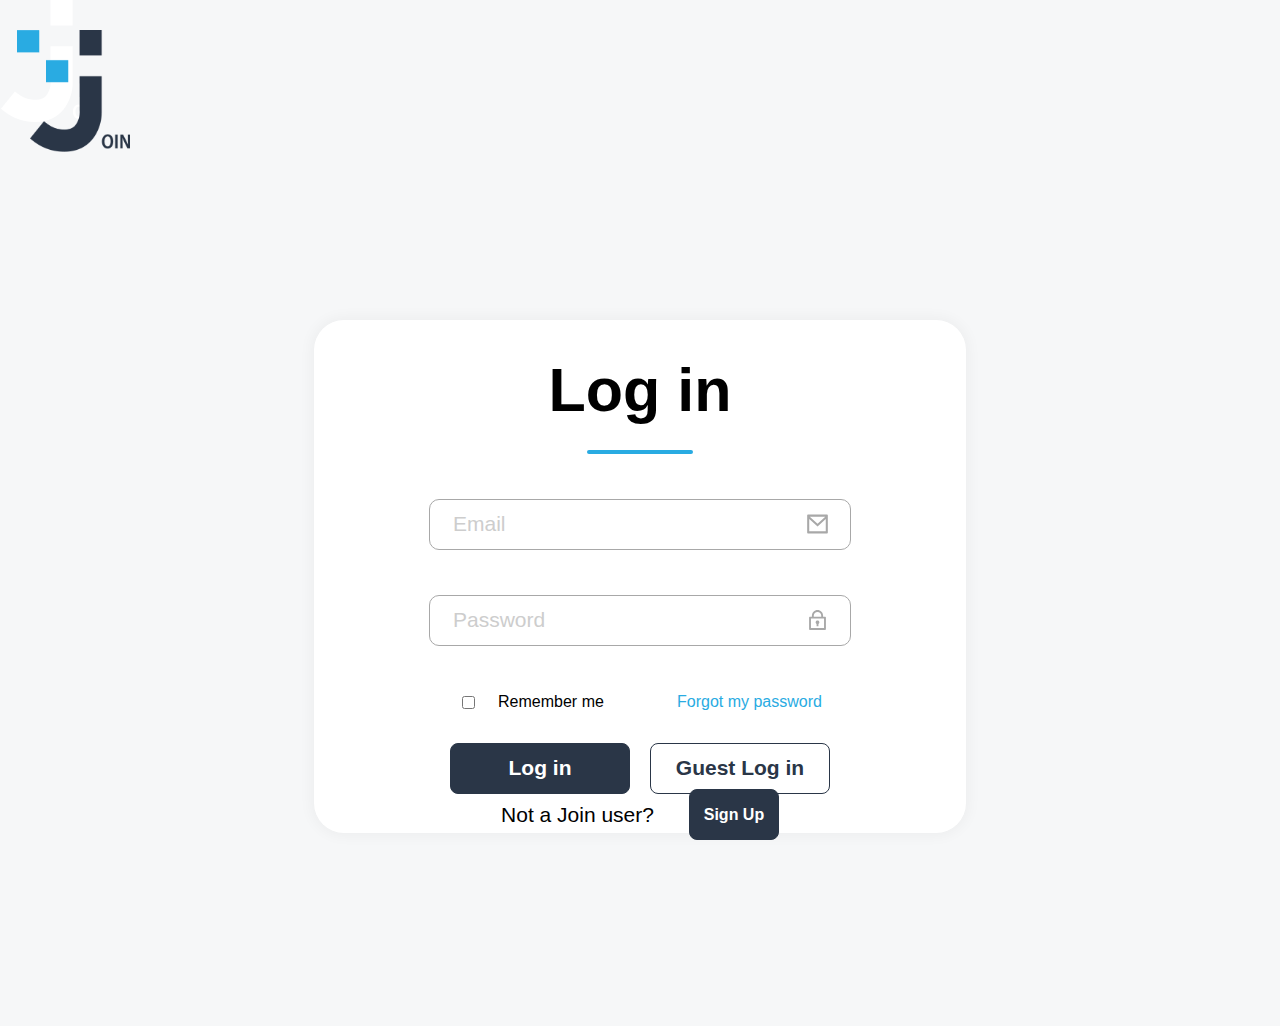
==== index.html @ bc529ee7 "spaces login-in & sign-in" ====
<!DOCTYPE html>
<html lang="en">
  <head>
    <meta charset="UTF-8" />
    <meta http-equiv="X-UA-Compatible" content="IE=edge" />
    <meta name="viewport" content="width=device-width, initial-scale=1.0" />
    <title>Join</title>
    <!-- CSS -->
    <link rel="stylesheet" href="./css/style.css" />
    <link rel="stylesheet" href="./css/index.css" />
    <link rel="stylesheet" href="./css/fonts.css" />
    <!-- JavaScript -->
    <script src="./js/mini_backend.js"></script>
    <script src="./js/script.js"></script>
    <script src="./js/index.js"></script>
    <script src="./musterdaten.js"></script>
  </head>

  <body onload="initialisation()">
    <div class="start-overlay">
      <img class="start-logo" src="./assets/img/logos/logo-white.png" alt="" />
    </div>
    <div id="logo-container">
      <img
        class="start-logo-stand"
        src="./assets/img/logos/logo-dark.png"
        alt="Join logo dark"
        id="logo"
      />
    </div>
    <div class="container">
      <!-- SIGN IN -->
      <div class="login-content center" id="login">
        <h1 class="h1-big center">Log in</h1>
        <hr id="hr" />
        <form class="form center-column" onsubmit="return false">
          <div class="login-input-bars">
            <div class="input-login input-bar">
              <input
                required
                type="email"
                placeholder="Email"
                id="email"
                class="pointer"
              />
              <img src="/assets/img/icons/icon-email.svg" />
            </div>
            <div class="input-login input-bar">
              <input
                required
                type="password"
                placeholder="Password"
                minlength="5"
                id="password"
                class="pointer"
              />
              <img
                id="signin-password-icon"
                src="/assets/img/icons/icon-password.svg"
                onclick="swapPassword('password', 'signin-password-icon')"
              />
            </div>
          </div>
          <div class="login-content-pw center-column">
            <a onclick="passwordReset()" class="font-lightblue"
              >Forgot my password</a
            >
            <div class="flex gap">
              <input
                class="unset-width pointer"
                type="checkbox"
                name="Remember me"
                id="rememberme"
              />
              <label for="rememberme">Remember me</label>
            </div>
          </div>
          <div class="login-btns">
            <button
              id="btn-login"
              class="btn-login font-21 font-bold pointer"
              onclick="signIn()"
            >
              Log in
            </button>
            <button
              id="btn-login-guest"
              class="btn-login font-21 font-bold pointer"
              onclick="signInGuest()"
            >
              Guest Log in
            </button>
          </div>
        </form>
      </div>
      <!-- Sign UP -->
      <div class="sign-up-content relative center display-none" id="signup">
        <a class="back-arrow absolute left top" onclick="switchscreen()"
          ><img src="./assets/img/icons/icon-arrow-back.svg" alt="Go back"
        /></a>
        <h1 class="h1-big center">Sign up</h1>
        <hr id="hr" />
        <form class="form center-column" onsubmit="return false">
          <div class="input-login input-bar">
            <input
              required
              type="text"
              placeholder="Benutzer"
              id="usersignup"
              class="pointer"
            />
            <img src="/assets/img/icons/icon-name.svg" />
          </div>
          <div class="input-login input-bar">
            <input
              required
              type="email"
              placeholder="Email"
              id="emailsignup"
              class="pointer"
            />
            <img src="/assets/img/icons/icon-email.svg" />
          </div>
          <div class="input-login input-bar">
            <input
              required
              type="password"
              placeholder="Password"
              id="passwordsignup"
              class="pointer"
            />
            <img
              id="signup-password-icon"
              src="/assets/img/icons/icon-password.svg"
              onclick="swapPassword('passwordsignup', 'signup-password-icon')"
            />
          </div>
          <div class="login-btns">
            <button
              id="btn-signup"
              class="btn-login pointer"
              onclick="signUp()"
            >
              Sign up
            </button>
          </div>
        </form>
      </div>
      <!-- Forgot Password -->
      <div
        class="login-content relative center display-none"
        id="forgotpasswordscreen"
      >
        <a class="back-arrow absolute left top" onclick="passwordReset()">
          <img src="./assets/img/icons/icon-arrow-back.svg" alt="Go back" />
        </a>
        <h1 class="h1-big center">
          I forgot my <br />
          password
        </h1>
        <hr id="hr" />
        <div>
          Don't worry! We will send you an email with the instructions to reset
          your password.
        </div>
        <form class="form center-column" onsubmit="return false">
          <div class="input-login input-bar">
            <input
              required
              type="email"
              placeholder="Email"
              id="forgotpasswordemail"
              class="pointer"
            />
            <img src="/assets/img/icons/icon-email.svg" />
          </div>
          <button
            id="btnsendnewpassword"
            class="login-btn pointer"
            onclick="sendNewPassword()"
          >
            Send me the email
          </button>
        </form>
      </div>
    </div>
    <div class="login-content-sign-up center" id="btn">
      <span style="height: 51px" class="font-21 flex center"
        >Not a Join user?</span
      >
      <button class="btn-small font-bold pointer" onclick="switchscreen()">
        Sign Up
      </button>
    </div>
  </body>
</html>
---- css/style.css ----
/* Variables */
:root {
  /* Colors */
  --darkblue: #2a3647;
  --darkblue-active: #091931;
  --lightblue: #29abe2;
  --grey: #cdcdcd;
  --grey-bg: #f6f7f8;
  --white: #ffffff;
  --black: #000000;
  --urgent: #ff3d00;
  --medium: #ffa800;
  --low: #7ae229;
  --shadow: rgba(0, 0, 0, 0.1);

  /* Colors task-categorys */
  --orange: #ff8a00;
  --light-blue: #8aa4ff;
  --red: #ff0000;
  --apple-green: #2ad300;
  --magenta: #e200be;
  --bright-blue: #0038ff;

  /* Geometry */
  --nav-width-d: 232px;
  --nav-height-m: 80px;
  --border-radius-xl: 30px;
  --border-radius-m: 10px;
  --border-radius-xs: 8px;
  --task-card-width: 250px;

  /* Text */
  --welcome-text-size: 47px;
  --welcome-name-size: 64px;

  /* Animations/Transitions */
  --welcome-mobile-transition: 400ms;
  --welcome-mobile-delay: 800ms;

  /* Elemente */
}

* {
  box-sizing: border-box;
  font-family: "inter", sans-serif;
}

html {
  scroll-behavior: smooth;
}

body {
  background-color: var(--grey-bg);
  margin: 0;
  font-size: 16px;
  font-family: "inter" sans-serif;
}

header {
  display: flex;
  flex-direction: row;
  justify-content: space-between;
  align-items: center;
  gap: 34px;
  position: fixed;
  width: 100vw;
  padding: 20px 25px;
  height: 79.02px;
  left: 0px;
  top: 0px;
  background-color: var(--white);
  box-shadow: 0px 4px 4px #0000001a;
  z-index: 1;
}

::placeholder {
  color: var(--grey);
}

nav {
  display: flex;
  flex-direction: column;
  align-items: center;
  justify-content: center;
  position: fixed;
  top: calc(100vh - 80px);
  left: 0px;
  bottom: 0px;
  width: 100vw;
  padding: 0;
  height: 80px;
  background-color: var(--darkblue);
  color: var(--white);
  font-size: 16px;
  z-index: 2;
}

a {
  color: inherit;
  text-decoration: none;
  cursor: pointer;
}

h1 {
  font-size: 47px;
  font-weight: 700;
  margin: 25px 0 25px 0;
}

h2 {
  font-style: normal;
  font-size: 21px;
  font-weight: 700;
}

p {
  font-size: 16px;
}

textarea {
  height: unset !important;
  border-bottom-right-radius: 0 !important;
  font-size: 16px;
}

button {
  background-color: var(--darkblue);
  border-radius: var(--border-radius-xs);
  color: white;
  border: 1px solid var(--darkblue);
  height: 51px;
  font-size: 16px;
}

button:hover {
  background-color: var(--lightblue);
  border: none;
}

input {
  border: none;
  width: 100%;
}

textarea:focus,
input:focus {
  outline: none;
}

/* Klassen */

.input-bar {
  height: 41px;
  border: 1px solid #a8a8a8;
  border-radius: var(--border-radius-m);
  background-color: var(--white);
  align-items: center;
  justify-content: space-between;
  padding: 13px 21px;
  margin: 20px 0 0 0;
}

.input-bar input {
  font-size: 21px;
}

.btn-small {
  width: 90px;
}

.input-bar img {
  height: 20px;
  width: 25px;
}

.input-login {
  display: flex;
  z-index: 1;
}

.login-input-bars {
  display: flex;
  flex-direction: column;
  gap: 25px;
}
.display-none {
  display: none !important;
}
.nav-item {
  display: flex;
  flex-direction: column;
  align-items: center;
  padding: 0;
  gap: 10px;
}

.nav-item:hover {
  background-color: var(--darkblue-active);
}

.nav-item img {
  height: 25px;
}
.content {
  padding: calc(var(--nav-height-m) + 16px) 33px 0 33px;
}

.h1-big {
  font-size: 61px;
}

.gap {
  gap: 20px;
}
.gap-s {
  gap: 5px;
}
.flex {
  display: flex;
}
.flex-column {
  display: flex;
  flex-direction: column;
}
.center {
  display: flex;
  align-items: center;
  justify-content: center;
}
.center-row {
  display: flex;
  align-items: center;
}
.center-column {
  display: flex;
  flex-direction: column;
  justify-content: space-between;
}

.relative {
  position: relative;
}
.absolute {
  position: absolute;
}

.left {
  left: 20px;
}

.top {
  top: 20px;
}
.unset-width {
  width: unset;
}

.back-arrow {
  width: 22px;
  height: 22px;
}

.fullscreen {
  height: 100vh;
  width: 100vw;
}
.bg-white {
  background-color: var(--white);
}
.bg-dark {
  background-color: var(--darkblue);
}
.bg-grey {
  background-color: var(--grey-bg);
}
.container {
  margin: 0;
  display: flex;
  flex-direction: column;
  align-items: center;
  justify-content: center;
  width: 100vw;
  height: 100vh;
}

.login-content {
  display: flex;
  flex-direction: column;
  justify-content: flex-start;
  background-color: var(--white);
  border-radius: var(--border-radius-xl);
  height: 60vh;
  width: 80vw;
  padding: 35px 28px;
  box-shadow: 0px 0px 14px 3px rgba(0, 0, 0, 0.04);
}

.sign-up-content {
  display: flex;
  flex-direction: column;
  align-items: center;
  padding: 35px 22.5px;
  isolation: isolate;
  background: #ffffff;
  width: 85vw;
  height: 60vh;
  box-shadow: 0px 0px 14px 3px rgba(0, 0, 0, 0.04);
  border-radius: 30px;
}

.login-content h1 {
  margin-top: 0;
}
.login-content-pw {
  gap: 15px;
  z-index: 2;
}

.font-lightblue {
  color: var(--lightblue);
}

.font-21 {
  font-size: 21px;
}

.font-bold {
  font-weight: bold;
}

.login-content-sign-up {
  width: 100vw;
  position: absolute;
  bottom: 0;
  margin-bottom: 60px;
  gap: 35px;
}

.login-btns {
  display: flex;
  flex-direction: column;
  justify-content: center;
  align-items: center;
  padding: 4px 0px;
  gap: 20px;
}
.link {
  color: var(--lightblue);
  cursor: pointer;
}

.btn-icon {
  padding: 0 10px;
  font-size: 16px;
}
.space-between {
  justify-content: space-between;
}

.btn-login {
  width: 180px;
}
.plus-btn-small {
  width: 30px;
  height: 30px;
  border: 2px solid var(--darkblue);
  border-radius: var(--border-radius-m);
}

.plus-btn-big {
  background-color: var(--darkblue);
  width: 40px;
  height: 40px;
  border-radius: var(--border-radius-m);
}

.icon-white {
  height: 20px;
  width: 20px;
  filter: invert();
}

.desktop {
  display: none;
}

.min-height {
  min-height: 250px;
}

.welcome-mobile-fade {
  opacity: 0;
}

#welcome-text-mobile {
  font-size: var(--welcome-text-size);
  font-weight: 500;
}

#welcome-name-mobile {
  font-size: var(--welcome-name-size);
  font-weight: 700;
  color: var(--lightblue);
}

/* ID's */
#nav {
  width: 100%;
  display: flex;
  height: 100%;
  flex-direction: row;
  justify-content: space-around;
  align-items: center;
}

#head-logo {
  display: none;
}
#btn-login-guest {
  background-color: var(--white);
  color: var(--darkblue);
  font-weight: 600;
}
#btn-login-guest:hover {
  background-color: var(--white);
  color: var(--lightblue);
  border: 1px solid var(--lightblue);
  font-weight: 600;
}
#head-logo img {
  display: unset;
  width: 32px;
  height: 39.02px;
}
#head-right {
  display: flex;
  justify-content: flex-end;
  flex-direction: row;
  align-items: center;
  padding: 0px;
  gap: 26px;
  width: 106px;
  height: 49px;
}
#head-help {
  width: 25px;
  cursor: pointer;
}
#head-user-image {
  width: 49px;
  border-radius: 25px;
  border: 3px solid var(--darkblue);
}

#head-help,
#nav-legal,
#nav-logo {
  display: none;
}

.icon-arrow-back-black {
  cursor: pointer;
  position: absolute;
  right: 100px;
}

#new-contact {
  display: flex;
  justify-content: flex-end;
  padding-bottom: 25px;
}

#page-title,
#head-logo {
  display: unset;
}
#logo-container {
  position: absolute;
  top: 0;
  left: 0;
  margin: 30px;
}
#logo {
  width: 64px;
}
#hr {
  background-color: var(--lightblue);
  width: 25%;
  max-width: 150px;
  min-height: 4px;
  border: none;
  border-radius: 3px;
  margin: 0;
}

.form {
  height: 100%;
}

.add-task-form {
  display: flex;
}

.add-task-left {
  width: 100%;
  padding-right: 40px;
  border-right: 1px solid var(--shadow);
}

.add-task-right {
  padding-left: 40px;
  width: 100%;
}

.add-task-prio-row {
  width: 100%;
}

.dropdown {
  background-color: var(--white);
  border: 1px solid #a8a8a8;
  border-radius: var(--border-radius-m);
  overflow: hidden;
}

.dropdown-input {
  padding: 13px 0px 13px 21px;
}

.dropdown-item {
  padding: 13px 21px;
}

.dropdown-item:hover {
  background-color: var(--grey);
}

.dropdown-arrow {
  padding-right: 21px;
}

.svg-white {
  filter: brightness(0) saturate(0);
}

.icon-dropdown {
  height: 40 px;
  width: 40px;
}
.icon-dropdown img {
  width: 22px;
  height: 22px;
}

.icon-dropdown-left {
  border-right: 1px solid var(--shadow);
}

.task-prio-card-label {
  width: 100%;
}

.task-prio-card {
  display: flex;
  flex-direction: row;
  justify-content: center;
  align-items: center;
  padding: 18px 10px;
  gap: 10px;
  box-shadow: 0px 0px 4px var(--shadow);
  border-radius: 10px;
  height: 51px;
  background-color: var(--white);
}

.task-prio-card:hover {
  box-shadow: 0 5px var(--grey);
}

input[type="radio"]:checked + label .task-prio-urgent {
  background-color: var(--urgent);
  color: white;
  font-weight: bold;
}
input[type="radio"]:checked + label .task-prio-medium {
  background-color: var(--medium);
  color: white;
  font-weight: bold;
}
input[type="radio"]:checked + label .task-prio-low {
  background-color: var(--low);
  color: white;
  font-weight: bold;
}

input[type="radio"]:checked + label .prio-icon {
  filter: brightness(100) saturate(0);
}

input[type="radio"] {
  display: none;
}

.add-task-form-input {
  margin: 0;
}

.form-inputs {
  gap: 10px;
  margin: 30px 0;
}

.category-color {
  height: 20px;
  width: 20px;
  border-radius: 50%;
  border: 2px solid #ffffff;
  margin: 0 0px 0 20px;
}

.bg-marketing {
  background-color: var(--orange);
}

.bg-sales {
  background-color: var(--light-blue);
}

.task-card {
  display: flex;
  flex-direction: column;
  justify-content: center;
  padding: 18px 20px;
  gap: 10px;
  background-color: var(--white);
  border-radius: var(--border-radius-xl);
  box-shadow: 0px 0px 14px 3px rgba(0, 0, 0, 0.04);
}

.searchbar {
  max-width: 260px;
  padding: 3px;
  gap: 10px;
  border: 1px solid #a8a8a8;
  border-radius: var(--border-radius-m);
  background-color: var(--white);
  justify-content: space-between;
}

.searchbar input {
  font-size: 16px;
  width: 80%;
  height: 41px;
  margin: auto;
  border: 0 solid;
  padding: 11px;
  border-right: 1px solid #a8a8a8;
  background-color: transparent;
}

.searchbar img {
  width: 50px;
  height: 25px;
}

.cl-contact-left {
  border-radius: var(--border-radius-xl);
  background-color: orange;
  height: 42px;
  width: 42px;
  margin: 10px 25px 10px 15px;
  color: var(--white);
}

.cl-letters {
  border-bottom: 1px solid var(--grey);
}

.pointer {
  cursor: pointer;
}

/* Desktop View 800px+*/
@media (min-width: 800px) {
  header {
    padding: 20px 36px 20px 348px;
    height: 89px;
  }

  nav {
    justify-content: unset;
    position: fixed;
    top: 0;
    left: 0;
    bottom: 0;
    width: var(--nav-width-d);
    padding: 66px 0px;
    height: unset;
    gap: 103px;
  }

  .login-content {
    width: 652px;
    height: 513px;
    padding: 35px 115px;
  }

  .input-bar {
    height: 51px;
  }

  .login-content-pw {
    flex-direction: row-reverse;
    justify-content: space-around;
  }

  .login-btns {
    flex-direction: row;
  }

  .login-input-bars {
    padding-bottom: 5%;
  }

  .sign-up-content {
    padding: 35px 115px;
    width: 652px;
    height: 559px;
  }

  button {
    z-index: 11;
  }

  .form {
    padding-top: 25px;
    width: 100%;
  }

  #logo {
    width: 100px;
  }

  #nav {
    display: flex;
    height: unset;
    flex-direction: column;
    width: 100%;
  }

  #nav-legal {
    display: flex;
    flex-direction: column;
    justify-content: flex-end;
    align-items: flex-start;
    padding: 243px 0px 0px;
    gap: 15px;
    width: var(--nav-width-d);
    height: 289px;
  }
  #nav-legal-container {
    display: flex;
    flex-direction: row;
    align-items: center;
    gap: 20px;
    width: var(--nav-width-d);
    height: 46px;
  }
  #nav-legal-container img {
    width: 15px;
  }

  .task-col {
    width: 25vw;
  }

  .searchbar {
    display: flex;
    align-items: center;
    width: 300px;
    height: 51px;
  }

  .nav-item {
    display: flex;
    align-items: center;
    flex-direction: row;
    width: 100%;
    min-height: 47px;
    padding: 8px 50px;
    gap: 15px;
  }

  .progress-cols {
    display: flex;
    flex-direction: row;
    justify-content: center;
    align-items: flex-start;
    padding: 0px;
    gap: 26px;
  }

  .nav-icon img {
    width: 25px;
  }

  .mobile {
    display: none !important;
  }

  .desktop {
    display: flex;
  }

  .content {
    padding: calc(var(--nav-height-m) + 50px) 33px 0
      calc(var(--nav-width-d) + 50px);
    margin: auto;
  }
  .plus-btn-big {
    gap: 15px;
    height: 51px;
    width: auto;
    padding: 10px;
  }

  .plus-btn-big span {
    color: var(--white);
    font-weight: 600;
  }

  #head-help,
  #nav-legal,
  #nav-logo {
    display: unset;
  }

  #page-title,
  #head-logo {
    display: none;
  }
}

/* New Contact */
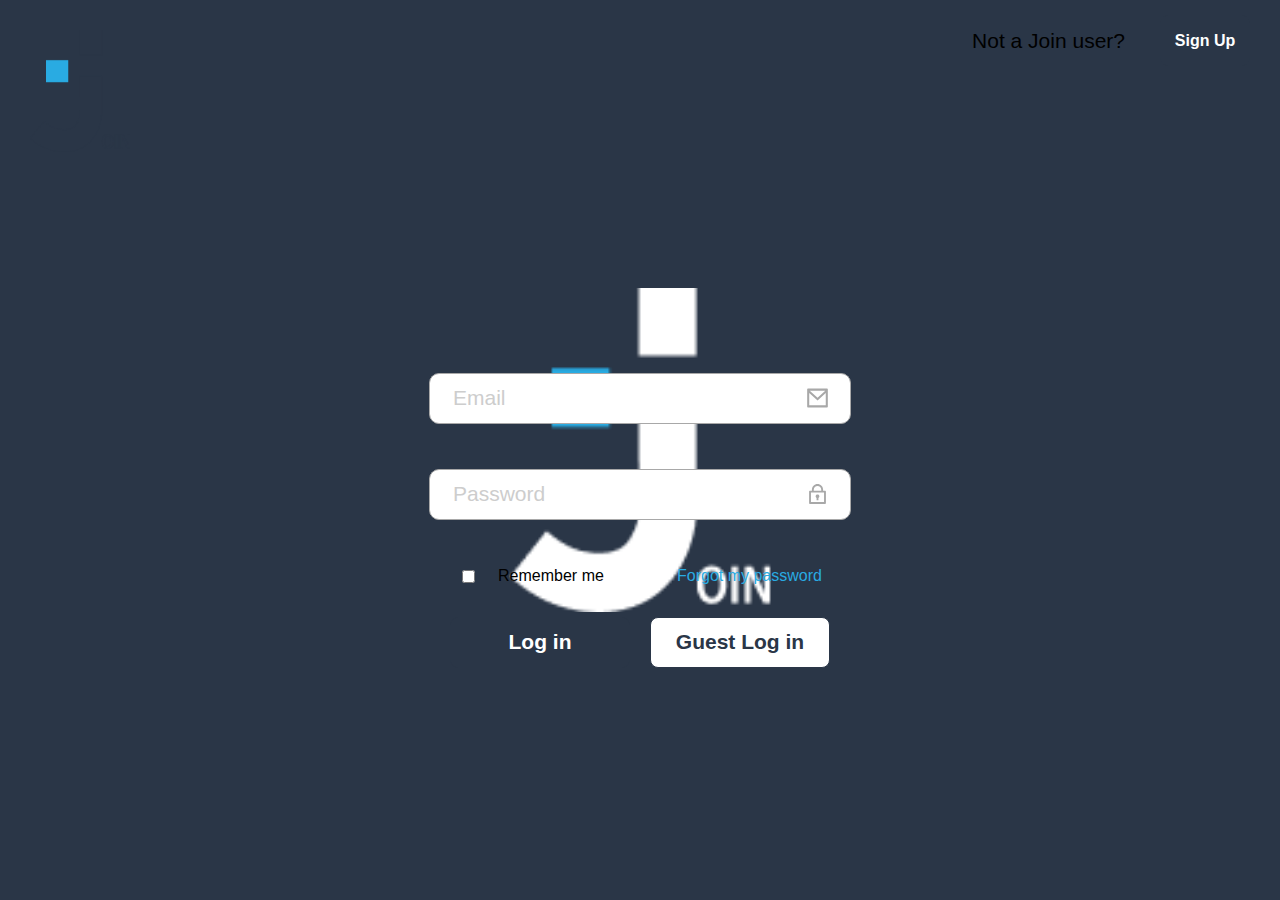
==== commit 6148c834: "fixed layout forgot password" ====
--- a/index.html
+++ b/index.html
@@ -31,7 +31,7 @@
     <div class="container">
       <!-- SIGN IN -->
       <div class="login-content center" id="login">
-        <h1 class="h1-big center">Log in</h1>
+        <h1 class="center">Log in</h1>
         <hr id="hr" />
         <form class="form center-column" onsubmit="return false">
           <div class="login-input-bars">
@@ -98,7 +98,7 @@
         <a class="back-arrow absolute left top" onclick="switchscreen()"
           ><img src="./assets/img/icons/icon-arrow-back.svg" alt="Go back"
         /></a>
-        <h1 class="h1-big center">Sign up</h1>
+        <h1 class="center">Sign up</h1>
         <hr id="hr" />
         <form class="form center-column" onsubmit="return false">
           <div class="input-login input-bar">
@@ -148,7 +148,7 @@
       </div>
       <!-- Forgot Password -->
       <div
-        class="login-content relative center display-none"
+        class="login-content relative center space-around display-none"
         id="forgotpasswordscreen"
       >
         <a class="back-arrow absolute left top" onclick="passwordReset()">
@@ -159,11 +159,11 @@
           password
         </h1>
         <hr id="hr" />
-        <div>
+        <div class="t-align-center font-21">
           Don't worry! We will send you an email with the instructions to reset
           your password.
         </div>
-        <form class="form center-column" onsubmit="return false">
+        <form class="center-column gap" onsubmit="return false">
           <div class="input-login input-bar">
             <input
               required
--- a/css/style.css
+++ b/css/style.css
@@ -42,7 +42,7 @@
 
 * {
   box-sizing: border-box;
-  font-family: "inter", sans-serif;
+  font-family: "Inter", sans-serif;
 }
 
 html {
@@ -160,6 +160,10 @@
   margin: 20px 0 0 0;
 }
 
+.t-align-center {
+  text-align: center;
+}
+
 .input-bar input {
   font-size: 21px;
 }
@@ -206,7 +210,7 @@
 }
 
 .h1-big {
-  font-size: 61px;
+  font-size: 61 px;
 }
 
 .gap {
@@ -355,6 +359,10 @@
 }
 .space-between {
   justify-content: space-between;
+}
+
+.space-around {
+  justify-content: space-around;
 }
 
 .btn-login {
@@ -699,6 +707,9 @@
     gap: 103px;
   }
 
+  h1 {
+    font-size: 61px;
+  }
   .login-content {
     width: 652px;
     height: 513px;
--- a/css/index.css
+++ b/css/index.css
@@ -0,0 +1,92 @@
+.start-overlay {
+  background-color: var(--darkblue);
+  width: 100%;
+  height: 100vh;
+  position: absolute;
+  left: 0;
+  display: flex;
+  justify-content: center;
+  align-items: center;
+  animation: start-overlay-animation 3s ease-in-out both;
+}
+
+@keyframes start-overlay-animation {
+  0% {
+    opacity: 1;
+    z-index: 100;
+  }
+
+  70% {
+    opacity: 0;
+  }
+
+  100% {
+    opacity: 0;
+    z-index: -1;
+  }
+}
+
+.start-logo {
+  width: 265px;
+  height: 324px;
+  position: absolute;
+  top: 50%;
+  left: 50%;
+  transform: translateX(-50%) translateY(-50%);
+  animation: start-logo-animation 1s ease-in-out both;
+}
+
+@keyframes start-logo-animation {
+  0% {
+    opacity: 1;
+  }
+
+  100% {
+    width: 64px;
+    height: 78px;
+    top: 69px;
+    left: 62px;
+    opacity: 1;
+  }
+}
+
+.start-logo-stand {
+  animation: start-logo-stand-animation 2s ease-in-out both;
+}
+
+@keyframes start-logo-stand-animation {
+  0% {
+    opacity: 0;
+  }
+
+  25% {
+    opacity: 0;
+  }
+  100% {
+    opacity: 1;
+  }
+}
+
+@media (min-width: 800px) {
+  @keyframes start-logo-animation {
+    0% {
+      opacity: 1;
+    }
+
+    100% {
+      width: 100px;
+      height: 122px;
+      top: 90px;
+      left: 80px;
+      opacity: 1;
+    }
+  }
+  .login-content-sign-up {
+    display: flex;
+    justify-content: end;
+    align-items: flex-start;
+    top: 0;
+    right: 0;
+    padding: 15px 30px;
+  }
+}
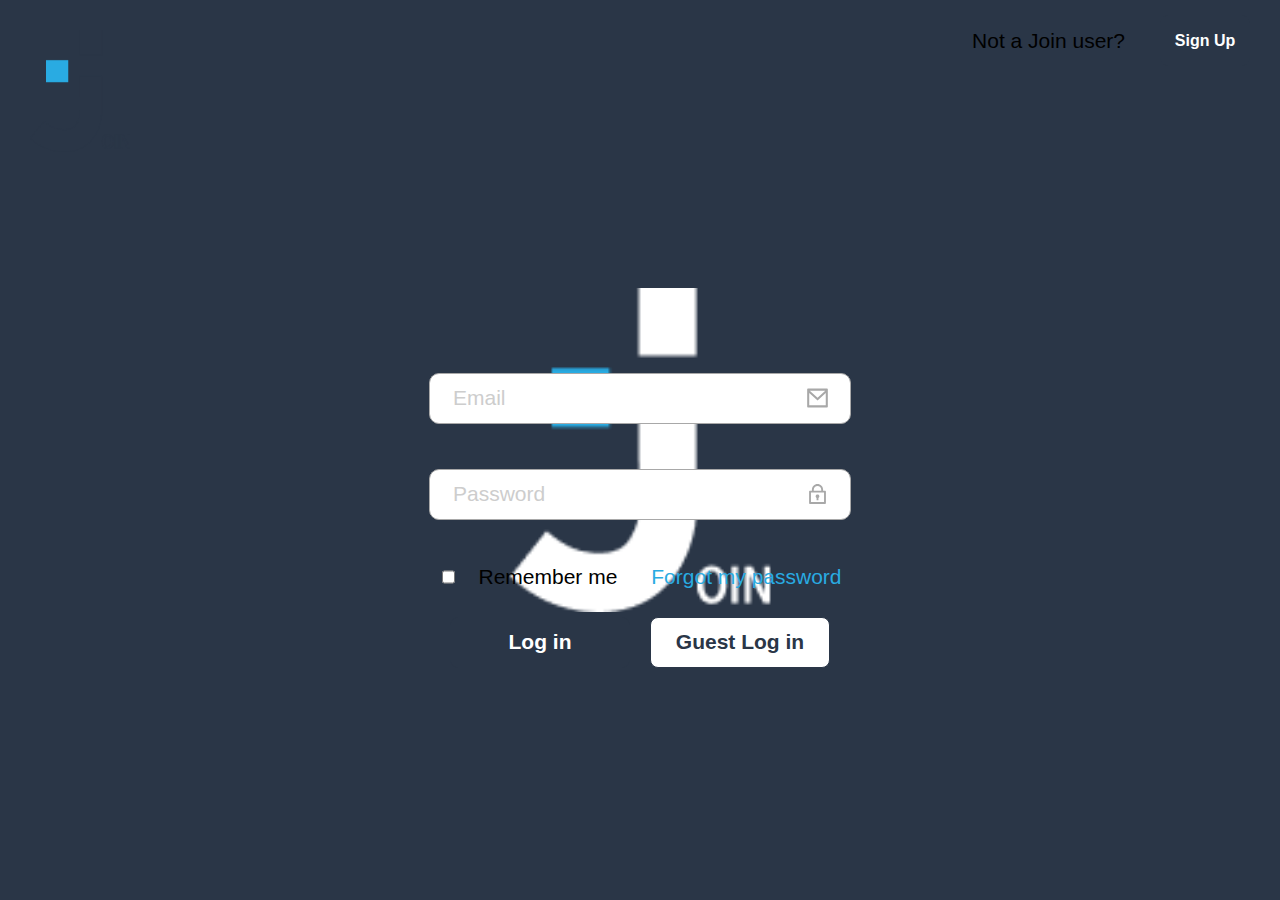
==== commit 68c65205: "Pointer on PW-Icon" ====
--- a/index.html
+++ b/index.html
@@ -5,6 +5,11 @@
     <meta http-equiv="X-UA-Compatible" content="IE=edge" />
     <meta name="viewport" content="width=device-width, initial-scale=1.0" />
     <title>Join</title>
+    <link
+      rel="shortcut icon"
+      href="/assets/img/logos/logo-dark.png"
+      type="image/x-icon"
+    />
     <!-- CSS -->
     <link rel="stylesheet" href="./css/style.css" />
     <link rel="stylesheet" href="./css/index.css" />
@@ -57,6 +62,7 @@
               <img
                 id="signin-password-icon"
                 src="/assets/img/icons/icon-password.svg"
+                class="pointer"
                 onclick="swapPassword('password', 'signin-password-icon')"
               />
             </div>
@@ -94,7 +100,10 @@
         </form>
       </div>
       <!-- Sign UP -->
-      <div class="sign-up-content relative center display-none" id="signup">
+      <div
+        class="sign-up-content relative center display-none animationFadeInRight"
+        id="signup"
+      >
         <a class="back-arrow absolute left top" onclick="switchscreen()"
           ><img src="./assets/img/icons/icon-arrow-back.svg" alt="Go back"
         /></a>
@@ -132,9 +141,11 @@
             <img
               id="signup-password-icon"
               src="/assets/img/icons/icon-password.svg"
+              class="pointer"
               onclick="swapPassword('passwordsignup', 'signup-password-icon')"
             />
           </div>
+          <div id="signup-error" class="error display-none"></div>
           <div class="login-btns">
             <button
               id="btn-signup"
@@ -148,7 +159,7 @@
       </div>
       <!-- Forgot Password -->
       <div
-        class="login-content relative center space-around display-none"
+        class="login-content relative center space-around animationFadeInBottom display-none"
         id="forgotpasswordscreen"
       >
         <a class="back-arrow absolute left top" onclick="passwordReset()">
@@ -163,7 +174,7 @@
           Don't worry! We will send you an email with the instructions to reset
           your password.
         </div>
-        <form class="center-column gap" onsubmit="return false">
+        <form class="center-column center gap-xl" onsubmit="return false">
           <div class="input-login input-bar">
             <input
               required
@@ -176,7 +187,7 @@
           </div>
           <button
             id="btnsendnewpassword"
-            class="login-btn pointer"
+            class="btn-login font-bold pointer"
             onclick="sendNewPassword()"
           >
             Send me the email
--- a/css/style.css
+++ b/css/style.css
@@ -11,7 +11,9 @@
   --urgent: #ff3d00;
   --medium: #ffa800;
   --low: #7ae229;
-  --shadow: rgba(0, 0, 0, 0.1);
+
+  /* Shadow */
+  --shadow: 0px 0px 4px rgba(0, 0, 0, 0.1);
 
   /* Colors task-categorys */
   --orange: #ff8a00;
@@ -21,6 +23,10 @@
   --magenta: #e200be;
   --bright-blue: #0038ff;
 
+  /* Colors Summary | */
+  --lightblue: #29abe2;
+  --dimmed: #d1d1d1;
+
   /* Geometry */
   --nav-width-d: 232px;
   --nav-height-m: 80px;
@@ -53,7 +59,6 @@
   background-color: var(--grey-bg);
   margin: 0;
   font-size: 16px;
-  font-family: "inter" sans-serif;
 }
 
 header {
@@ -140,6 +145,7 @@
 input {
   border: none;
   width: 100%;
+  font-size: 16px;
 }
 
 textarea:focus,
@@ -147,7 +153,57 @@
   outline: none;
 }
 
+/* Animations */
+
+.animationFadeInBottom {
+  animation: fadeInBottom 0.2s ease-in-out 0s 1 normal forwards;
+}
+
+@keyframes fadeInBottom {
+  from {
+    opacity: 0;
+  }
+
+  to {
+    opacity: 1;
+  }
+
+  0% {
+    transform: translateY(100%);
+  }
+
+  100% {
+    transform: translateY(0);
+  }
+}
+
+.animationFadeInRight {
+  animation: fadeInRight 0.2s ease-in-out 0s 1 normal forwards;
+}
+
+@keyframes fadeInRight {
+  from {
+    opacity: 0;
+  }
+
+  to {
+    opacity: 1;
+  }
+
+  0% {
+    transform: translateX(100%);
+  }
+
+  100% {
+    transform: translateX(0);
+  }
+}
+
 /* Klassen */
+
+.full-width {
+  width: 100%;
+}
 
 .input-bar {
   height: 41px;
@@ -219,6 +275,14 @@
 .gap-s {
   gap: 5px;
 }
+
+.gap-xl {
+  gap: 55px;
+}
+.margin0 {
+  margin: 0;
+}
+
 .flex {
   display: flex;
 }
@@ -324,6 +388,10 @@
   color: var(--lightblue);
 }
 
+.font-16 {
+  font-size: 16px;
+}
+
 .font-21 {
   font-size: 21px;
 }
@@ -607,10 +675,6 @@
 
 input[type="radio"] {
   display: none;
-}
-
-.add-task-form-input {
-  margin: 0;
 }
 
 .form-inputs {
@@ -671,13 +735,16 @@
   height: 25px;
 }
 
-.cl-contact-left {
+.initials {
   border-radius: var(--border-radius-xl);
   background-color: orange;
   height: 42px;
   width: 42px;
+  color: var(--white);
+}
+
+.cl-contact-left {
   margin: 10px 25px 10px 15px;
-  color: var(--white);
 }
 
 .cl-letters {
@@ -690,6 +757,11 @@
 
 /* Desktop View 800px+*/
 @media (min-width: 800px) {
+  *,
+  input,
+  textarea {
+    font-size: 21px;
+  }
   header {
     padding: 20px 36px 20px 348px;
     height: 89px;
@@ -710,6 +782,7 @@
   h1 {
     font-size: 61px;
   }
+
   .login-content {
     width: 652px;
     height: 513px;
@@ -764,10 +837,10 @@
     flex-direction: column;
     justify-content: flex-end;
     align-items: flex-start;
-    padding: 243px 0px 0px;
-    gap: 15px;
+    position: absolute;
+    bottom: 0;
+    padding-bottom: 15px;
     width: var(--nav-width-d);
-    height: 289px;
   }
   #nav-legal-container {
     display: flex;
--- a/css/fonts.css
+++ b/css/fonts.css
@@ -0,0 +1,154 @@
+/* inter-100 - latin */
+@font-face {
+  font-display: swap; /* Check https://developer.mozilla.org/en-US/docs/Web/CSS/@font-face/font-display for other options. */
+  font-family: "Inter";
+  font-style: normal;
+  font-weight: 100;
+  src: url("/assets/fonts/inter-v12-latin-100.eot"); /* IE9 Compat Modes */
+  src: url("/assets/fonts/inter-v12-latin-100.eot?#iefix")
+      format("embedded-opentype"),
+    /* IE6-IE8 */ url("/assets/fonts/inter-v12-latin-100.woff2") format("woff2"),
+    /* Super Modern Browsers */ url("/assets/fonts/inter-v12-latin-100.woff")
+      format("woff"),
+    /* Modern Browsers */ url("/assets/fonts/inter-v12-latin-100.ttf")
+      format("truetype"),
+    /* Safari, Android, iOS */
+      url("/assets/fonts/inter-v12-latin-100.svg#Inter") format("svg"); /* Legacy iOS */
+}
+/* inter-200 - latin */
+@font-face {
+  font-display: swap; /* Check https://developer.mozilla.org/en-US/docs/Web/CSS/@font-face/font-display for other options. */
+  font-family: "Inter";
+  font-style: normal;
+  font-weight: 200;
+  src: url("/assets/fonts/inter-v12-latin-200.eot"); /* IE9 Compat Modes */
+  src: url("/assets/fonts/inter-v12-latin-200.eot?#iefix")
+      format("embedded-opentype"),
+    /* IE6-IE8 */ url("/assets/fonts/inter-v12-latin-200.woff2") format("woff2"),
+    /* Super Modern Browsers */ url("/assets/fonts/inter-v12-latin-200.woff")
+      format("woff"),
+    /* Modern Browsers */ url("/assets/fonts/inter-v12-latin-200.ttf")
+      format("truetype"),
+    /* Safari, Android, iOS */
+      url("/assets/fonts/inter-v12-latin-200.svg#Inter") format("svg"); /* Legacy iOS */
+}
+/* inter-300 - latin */
+@font-face {
+  font-display: swap; /* Check https://developer.mozilla.org/en-US/docs/Web/CSS/@font-face/font-display for other options. */
+  font-family: "Inter";
+  font-style: normal;
+  font-weight: 300;
+  src: url("/assets/fonts/inter-v12-latin-300.eot"); /* IE9 Compat Modes */
+  src: url("/assets/fonts/inter-v12-latin-300.eot?#iefix")
+      format("embedded-opentype"),
+    /* IE6-IE8 */ url("/assets/fonts/inter-v12-latin-300.woff2") format("woff2"),
+    /* Super Modern Browsers */ url("/assets/fonts/inter-v12-latin-300.woff")
+      format("woff"),
+    /* Modern Browsers */ url("/assets/fonts/inter-v12-latin-300.ttf")
+      format("truetype"),
+    /* Safari, Android, iOS */
+      url("/assets/fonts/inter-v12-latin-300.svg#Inter") format("svg"); /* Legacy iOS */
+}
+/* inter-regular - latin */
+@font-face {
+  font-display: swap; /* Check https://developer.mozilla.org/en-US/docs/Web/CSS/@font-face/font-display for other options. */
+  font-family: "Inter";
+  font-style: normal;
+  font-weight: 400;
+  src: url("/assets/fonts/inter-v12-latin-regular.eot"); /* IE9 Compat Modes */
+  src: url("/assets/fonts/inter-v12-latin-regular.eot?#iefix")
+      format("embedded-opentype"),
+    /* IE6-IE8 */ url("/assets/fonts/inter-v12-latin-regular.woff2")
+      format("woff2"),
+    /* Super Modern Browsers */
+      url("/assets/fonts/inter-v12-latin-regular.woff") format("woff"),
+    /* Modern Browsers */ url("/assets/fonts/inter-v12-latin-regular.ttf")
+      format("truetype"),
+    /* Safari, Android, iOS */
+      url("/assets/fonts/inter-v12-latin-regular.svg#Inter") format("svg"); /* Legacy iOS */
+}
+/* inter-500 - latin */
+@font-face {
+  font-display: swap; /* Check https://developer.mozilla.org/en-US/docs/Web/CSS/@font-face/font-display for other options. */
+  font-family: "Inter";
+  font-style: normal;
+  font-weight: 500;
+  src: url("/assets/fonts/inter-v12-latin-500.eot"); /* IE9 Compat Modes */
+  src: url("/assets/fonts/inter-v12-latin-500.eot?#iefix")
+      format("embedded-opentype"),
+    /* IE6-IE8 */ url("/assets/fonts/inter-v12-latin-500.woff2") format("woff2"),
+    /* Super Modern Browsers */ url("/assets/fonts/inter-v12-latin-500.woff")
+      format("woff"),
+    /* Modern Browsers */ url("/assets/fonts/inter-v12-latin-500.ttf")
+      format("truetype"),
+    /* Safari, Android, iOS */
+      url("/assets/fonts/inter-v12-latin-500.svg#Inter") format("svg"); /* Legacy iOS */
+}
+/* inter-600 - latin */
+@font-face {
+  font-display: swap; /* Check https://developer.mozilla.org/en-US/docs/Web/CSS/@font-face/font-display for other options. */
+  font-family: "Inter";
+  font-style: normal;
+  font-weight: 600;
+  src: url("/assets/fonts/inter-v12-latin-600.eot"); /* IE9 Compat Modes */
+  src: url("/assets/fonts/inter-v12-latin-600.eot?#iefix")
+      format("embedded-opentype"),
+    /* IE6-IE8 */ url("/assets/fonts/inter-v12-latin-600.woff2") format("woff2"),
+    /* Super Modern Browsers */ url("/assets/fonts/inter-v12-latin-600.woff")
+      format("woff"),
+    /* Modern Browsers */ url("/assets/fonts/inter-v12-latin-600.ttf")
+      format("truetype"),
+    /* Safari, Android, iOS */
+      url("/assets/fonts/inter-v12-latin-600.svg#Inter") format("svg"); /* Legacy iOS */
+}
+/* inter-700 - latin */
+@font-face {
+  font-display: swap; /* Check https://developer.mozilla.org/en-US/docs/Web/CSS/@font-face/font-display for other options. */
+  font-family: "Inter";
+  font-style: normal;
+  font-weight: 700;
+  src: url("/assets/fonts/inter-v12-latin-700.eot"); /* IE9 Compat Modes */
+  src: url("/assets/fonts/inter-v12-latin-700.eot?#iefix")
+      format("embedded-opentype"),
+    /* IE6-IE8 */ url("/assets/fonts/inter-v12-latin-700.woff2") format("woff2"),
+    /* Super Modern Browsers */ url("/assets/fonts/inter-v12-latin-700.woff")
+      format("woff"),
+    /* Modern Browsers */ url("/assets/fonts/inter-v12-latin-700.ttf")
+      format("truetype"),
+    /* Safari, Android, iOS */
+      url("/assets/fonts/inter-v12-latin-700.svg#Inter") format("svg"); /* Legacy iOS */
+}
+/* inter-800 - latin */
+@font-face {
+  font-display: swap; /* Check https://developer.mozilla.org/en-US/docs/Web/CSS/@font-face/font-display for other options. */
+  font-family: "Inter";
+  font-style: normal;
+  font-weight: 800;
+  src: url("/assets/fonts/inter-v12-latin-800.eot"); /* IE9 Compat Modes */
+  src: url("/assets/fonts/inter-v12-latin-800.eot?#iefix")
+      format("embedded-opentype"),
+    /* IE6-IE8 */ url("/assets/fonts/inter-v12-latin-800.woff2") format("woff2"),
+    /* Super Modern Browsers */ url("/assets/fonts/inter-v12-latin-800.woff")
+      format("woff"),
+    /* Modern Browsers */ url("/assets/fonts/inter-v12-latin-800.ttf")
+      format("truetype"),
+    /* Safari, Android, iOS */
+      url("/assets/fonts/inter-v12-latin-800.svg#Inter") format("svg"); /* Legacy iOS */
+}
+/* inter-900 - latin */
+@font-face {
+  font-display: swap; /* Check https://developer.mozilla.org/en-US/docs/Web/CSS/@font-face/font-display for other options. */
+  font-family: "Inter";
+  font-style: normal;
+  font-weight: 900;
+  src: url("/assets/fonts/inter-v12-latin-900.eot"); /* IE9 Compat Modes */
+  src: url("/assets/fonts/inter-v12-latin-900.eot?#iefix")
+      format("embedded-opentype"),
+    /* IE6-IE8 */ url("/assets/fonts/inter-v12-latin-900.woff2") format("woff2"),
+    /* Super Modern Browsers */ url("/assets/fonts/inter-v12-latin-900.woff")
+      format("woff"),
+    /* Modern Browsers */ url("/assets/fonts/inter-v12-latin-900.ttf")
+      format("truetype"),
+    /* Safari, Android, iOS */
+      url("/assets/fonts/inter-v12-latin-900.svg#Inter") format("svg"); /* Legacy iOS */
+}
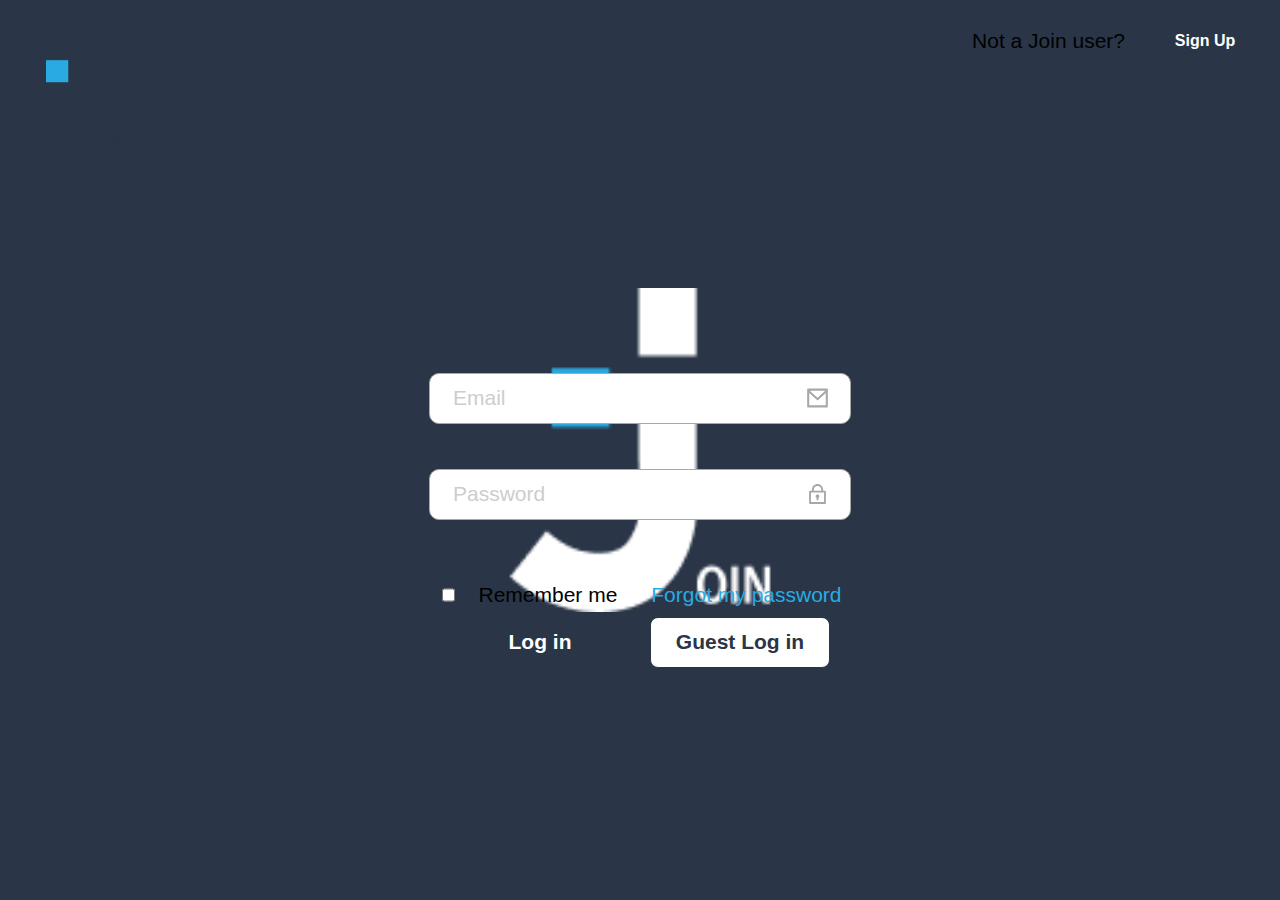
==== commit f8c7e8d5: "show alert" ====
--- a/index.html
+++ b/index.html
@@ -66,6 +66,11 @@
                 onclick="swapPassword('password', 'signin-password-icon')"
               />
             </div>
+            <div class="input-alert-box">
+              <div id="signin-alert" class="input-alert display-none">
+                Wrong password
+              </div>
+            </div>
           </div>
           <div class="login-content-pw center-column">
             <a onclick="passwordReset()" class="font-lightblue"
@@ -110,42 +115,56 @@
         <h1 class="center">Sign up</h1>
         <hr id="hr" />
         <form class="form center-column" onsubmit="return false">
-          <div class="input-login input-bar">
-            <input
-              required
-              type="text"
-              placeholder="Benutzer"
-              id="usersignup"
-              class="pointer"
-            />
-            <img src="/assets/img/icons/icon-name.svg" />
-          </div>
-          <div class="input-login input-bar">
-            <input
-              required
-              type="email"
-              placeholder="Email"
-              id="emailsignup"
-              class="pointer"
-            />
-            <img src="/assets/img/icons/icon-email.svg" />
-          </div>
-          <div class="input-login input-bar">
-            <input
-              required
-              type="password"
-              placeholder="Password"
-              id="passwordsignup"
-              class="pointer"
-            />
-            <img
-              id="signup-password-icon"
-              src="/assets/img/icons/icon-password.svg"
-              class="pointer"
-              onclick="swapPassword('passwordsignup', 'signup-password-icon')"
-            />
-          </div>
-          <div id="signup-error" class="error display-none"></div>
+          <div class="input-box">
+            <div class="input-login input-bar">
+              <input
+                required
+                type="text"
+                placeholder="Benutzer"
+                id="usersignup"
+                class="pointer"
+              />
+              <img src="/assets/img/icons/icon-name.svg" />
+            </div>
+            <div class="input-alert-box"></div>
+          </div>
+
+          <div class="input-box">
+            <div class="input-login input-bar">
+              <input
+                required
+                type="email"
+                placeholder="Email"
+                id="emailsignup"
+                class="pointer"
+              />
+              <img src="/assets/img/icons/icon-email.svg" />
+            </div>
+            <div class="input-alert-box">
+              <div id="signup-alert" class="input-alert display-none">
+                Email already exist!
+              </div>
+            </div>
+          </div>
+          <div class="input-box">
+            <div class="input-login input-bar">
+              <input
+                required
+                type="password"
+                placeholder="Password"
+                id="passwordsignup"
+                class="pointer"
+              />
+              <img
+                id="signup-password-icon"
+                src="/assets/img/icons/icon-password.svg"
+                class="pointer"
+                onclick="swapPassword('passwordsignup', 'signup-password-icon')"
+              />
+            </div>
+            <div class="input-alert-box"></div>
+          </div>
+
           <div class="login-btns">
             <button
               id="btn-signup"
--- a/css/style.css
+++ b/css/style.css
@@ -11,9 +11,10 @@
   --urgent: #ff3d00;
   --medium: #ffa800;
   --low: #7ae229;
+  --shadow: rgba(0, 0, 0, 0.1);
 
   /* Shadow */
-  --shadow: 0px 0px 4px rgba(0, 0, 0, 0.1);
+  --box-shadow: 0px 0px 4px rgba(0, 0, 0, 0.1);
 
   /* Colors task-categorys */
   --orange: #ff8a00;
@@ -148,6 +149,10 @@
   font-size: 16px;
 }
 
+input[type="text"]:disabled {
+  background-color: unset;
+}
+
 textarea:focus,
 input:focus {
   outline: none;
@@ -211,6 +216,7 @@
   border-radius: var(--border-radius-m);
   background-color: var(--white);
   align-items: center;
+  display: flex;
   justify-content: space-between;
   padding: 13px 21px;
   margin: 20px 0 0 0;
@@ -224,8 +230,45 @@
   font-size: 21px;
 }
 
+.input-alert-box {
+  height: 12px;
+}
+
+.input-alert {
+  font-size: 12px;
+  font-weight: 400;
+  color: var(--urgent);
+  margin: 0;
+  padding: 0;
+}
+
 .btn-small {
   width: 90px;
+}
+
+.btn-line {
+  background-color: var(--white);
+  color: var(--darkblue);
+  font-weight: 600;
+}
+.btn-line:hover {
+  background-color: var(--white) !important;
+  color: var(--lightblue);
+  border: 1px solid var(--lightblue);
+  font-weight: 600;
+}
+
+.line-btn {
+  filter: none;
+}
+
+.btn-line:hover .line-btn {
+  filter: invert(58%) sepia(78%) saturate(1783%) hue-rotate(165deg)
+    brightness(95%) contrast(85%);
+}
+
+.padding-sides {
+  padding: 0 20px;
 }
 
 .input-bar img {
@@ -254,15 +297,22 @@
   gap: 10px;
 }
 
-.nav-item:hover {
+.nav-item:hover,
+.nav-item-active {
   background-color: var(--darkblue-active);
+}
+.checkbox {
+  display: grid;
+  grid-template-columns: 1em auto;
+  gap: 0.5em;
 }
 
 .nav-item img {
   height: 25px;
 }
 .content {
-  padding: calc(var(--nav-height-m) + 16px) 33px 0 33px;
+  padding: calc(var(--nav-height-m) + 16px) 33px
+    calc(var(--nav-height-m) + 16px) 33px;
 }
 
 .h1-big {
@@ -276,6 +326,10 @@
   gap: 5px;
 }
 
+.gap-l {
+  gap: 35px;
+}
+
 .gap-xl {
   gap: 55px;
 }
@@ -303,6 +357,14 @@
   display: flex;
   flex-direction: column;
   justify-content: space-between;
+}
+.flex-start {
+  justify-content: flex-start;
+}
+
+.flex-end {
+  display: flex;
+  justify-content: flex-end;
 }
 
 .relative {
@@ -326,6 +388,10 @@
 .back-arrow {
   width: 22px;
   height: 22px;
+}
+
+.back-arrow img {
+  filter: brightness(0) saturate(0);
 }
 
 .fullscreen {
@@ -468,6 +534,15 @@
   opacity: 0;
 }
 
+.box {
+  width: 100%;
+  height: 100px;
+  padding-top: 15px;
+  border-radius: var(--border-radius-m);
+  border: 4px dashed var(--darkblue);
+}
+
+/* ID's */
 #welcome-text-mobile {
   font-size: var(--welcome-text-size);
   font-weight: 500;
@@ -479,7 +554,6 @@
   color: var(--lightblue);
 }
 
-/* ID's */
 #nav {
   width: 100%;
   display: flex;
@@ -508,6 +582,7 @@
   width: 32px;
   height: 39.02px;
 }
+
 #head-right {
   display: flex;
   justify-content: flex-end;
@@ -575,21 +650,31 @@
 
 .add-task-form {
   display: flex;
+  flex-direction: column;
 }
 
 .add-task-left {
   width: 100%;
-  padding-right: 40px;
-  border-right: 1px solid var(--shadow);
 }
 
 .add-task-right {
-  padding-left: 40px;
   width: 100%;
 }
 
 .add-task-prio-row {
   width: 100%;
+}
+
+.add-task-btns {
+  display: none;
+}
+
+.add-task-btn-create-m {
+  position: fixed;
+  top: 13px;
+  right: 24px;
+  display: flex;
+  z-index: 10;
 }
 
 .dropdown {
@@ -645,7 +730,7 @@
   gap: 10px;
   box-shadow: 0px 0px 4px var(--shadow);
   border-radius: 10px;
-  height: 51px;
+  height: 41px;
   background-color: var(--white);
 }
 
@@ -806,6 +891,10 @@
     padding-bottom: 5%;
   }
 
+  .back-arrow img {
+    filter: none;
+  }
+
   .sign-up-content {
     padding: 35px 115px;
     width: 652px;
@@ -819,6 +908,34 @@
   .form {
     padding-top: 25px;
     width: 100%;
+  }
+
+  .add-task-form {
+    display: flex;
+    flex-direction: row;
+    justify-content: center;
+    margin: auto;
+  }
+
+  .add-task-middle {
+    width: 2px;
+    background-color: var(--shadow);
+    margin: 0 40px;
+  }
+
+  .add-task-btns {
+    display: flex;
+    position: absolute;
+    right: 50px;
+    bottom: 50px;
+  }
+
+  .add-task-btn-create-m {
+    display: none;
+  }
+
+  .task-prio-card {
+    height: 51px;
   }
 
   #logo {
@@ -838,8 +955,7 @@
     justify-content: flex-end;
     align-items: flex-start;
     position: absolute;
-    bottom: 0;
-    padding-bottom: 15px;
+    bottom: 20px;
     width: var(--nav-width-d);
   }
   #nav-legal-container {
@@ -897,10 +1013,11 @@
   }
 
   .content {
-    padding: calc(var(--nav-height-m) + 50px) 33px 0
+    padding: calc(var(--nav-height-m) + 50px) 50px 0
       calc(var(--nav-width-d) + 50px);
     margin: auto;
   }
+
   .plus-btn-big {
     gap: 15px;
     height: 51px;
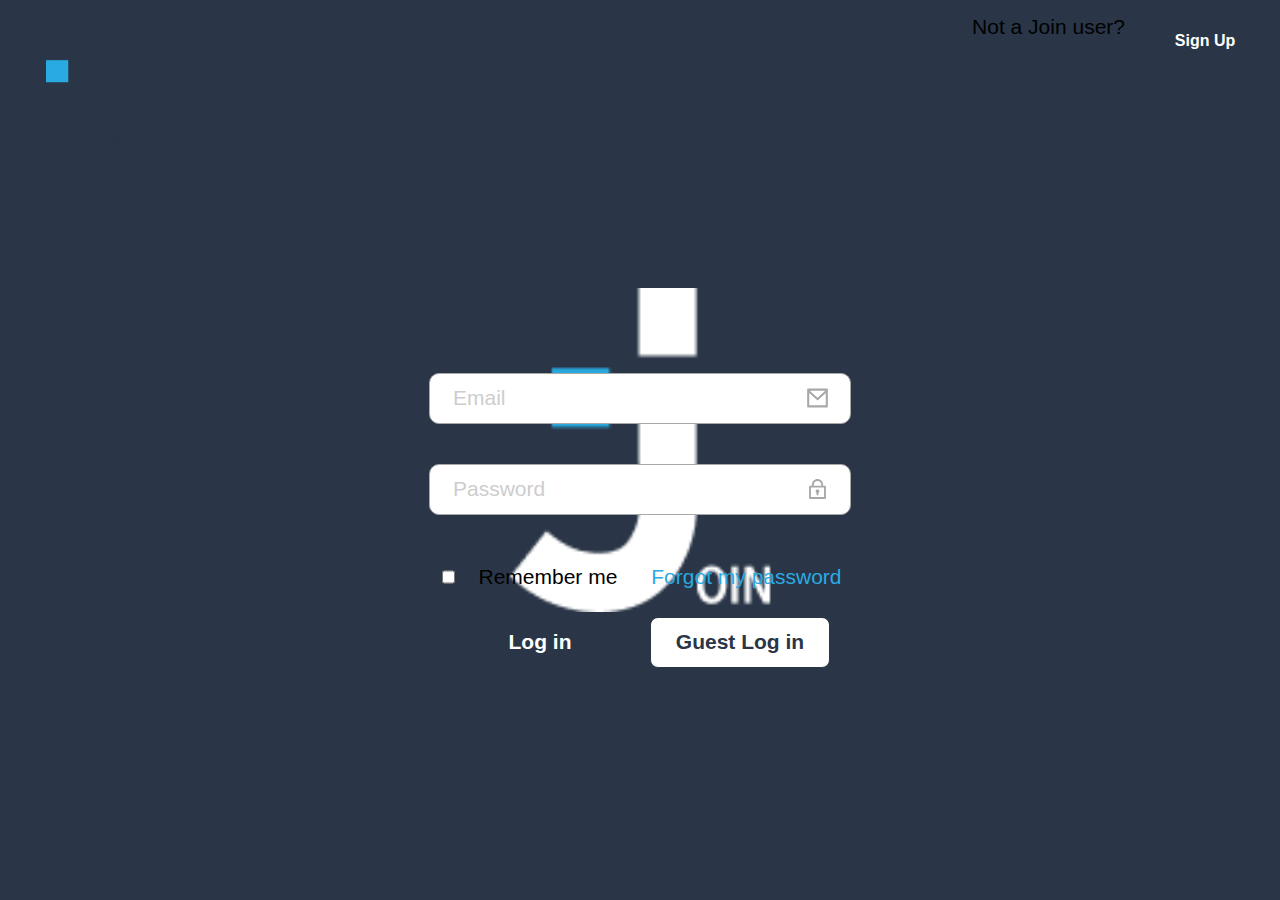
==== commit bd429c2e: "loginMedia" ====
--- a/index.html
+++ b/index.html
@@ -1,226 +1,162 @@
 <!DOCTYPE html>
 <html lang="en">
-  <head>
-    <meta charset="UTF-8" />
-    <meta http-equiv="X-UA-Compatible" content="IE=edge" />
-    <meta name="viewport" content="width=device-width, initial-scale=1.0" />
-    <title>Join</title>
-    <link
-      rel="shortcut icon"
-      href="/assets/img/logos/logo-dark.png"
-      type="image/x-icon"
-    />
-    <!-- CSS -->
-    <link rel="stylesheet" href="./css/style.css" />
-    <link rel="stylesheet" href="./css/index.css" />
-    <link rel="stylesheet" href="./css/fonts.css" />
-    <!-- JavaScript -->
-    <script src="./js/mini_backend.js"></script>
-    <script src="./js/script.js"></script>
-    <script src="./js/index.js"></script>
-    <script src="./musterdaten.js"></script>
-  </head>
 
-  <body onload="initialisation()">
-    <div class="start-overlay">
-      <img class="start-logo" src="./assets/img/logos/logo-white.png" alt="" />
-    </div>
-    <div id="logo-container">
-      <img
-        class="start-logo-stand"
-        src="./assets/img/logos/logo-dark.png"
-        alt="Join logo dark"
-        id="logo"
-      />
-    </div>
-    <div class="container">
-      <!-- SIGN IN -->
-      <div class="login-content center" id="login">
-        <h1 class="center">Log in</h1>
-        <hr id="hr" />
-        <form class="form center-column" onsubmit="return false">
-          <div class="login-input-bars">
-            <div class="input-login input-bar">
-              <input
-                required
-                type="email"
-                placeholder="Email"
-                id="email"
-                class="pointer"
-              />
-              <img src="/assets/img/icons/icon-email.svg" />
-            </div>
-            <div class="input-login input-bar">
-              <input
-                required
-                type="password"
-                placeholder="Password"
-                minlength="5"
-                id="password"
-                class="pointer"
-              />
-              <img
-                id="signin-password-icon"
-                src="/assets/img/icons/icon-password.svg"
-                class="pointer"
-                onclick="swapPassword('password', 'signin-password-icon')"
-              />
-            </div>
-            <div class="input-alert-box">
-              <div id="signin-alert" class="input-alert display-none">
-                Wrong password
-              </div>
+<head>
+  <meta charset="UTF-8" />
+  <meta http-equiv="X-UA-Compatible" content="IE=edge" />
+  <meta name="viewport" content="width=device-width, initial-scale=1.0" />
+  <title>Join</title>
+  <link rel="shortcut icon" href="./assets/img/logos/logo-dark.png" type="image/x-icon" />
+  <!-- CSS -->
+  <link rel="stylesheet" href="./css/style.css" />
+  <link rel="stylesheet" href="./css/index.css" />
+  <link rel="stylesheet" href="./css/fonts.css" />
+  <!-- JavaScript -->
+  <script src="./js/mini_backend.js"></script>
+  <script src="./js/script.js"></script>
+  <script src="./js/index.js"></script>
+  <script src="./musterdaten.js"></script>
+</head>
+
+<body onload="initialisation()" style="overflow:hidden">
+  <div class="start-overlay">
+    <img class="start-logo" src="./assets/img/logos/logo-white.png" alt="" />
+  </div>
+  <div id="logo-container">
+    <img class="start-logo-stand" src="./assets/img/logos/logo-dark.png" alt="Join logo dark" id="logo" />
+  </div>
+  <div class="container">
+    <!-- SIGN IN -->
+    <div class="login-content center" id="login">
+      <h1 class="center">Log in</h1>
+      <hr id="hr" />
+      <form class="form center-column" onsubmit="return false">
+        <div class="login-input-bars">
+          <div class="input-login input-bar">
+            <input required type="email" placeholder="Email" id="email" class="pointer" />
+            <img src="./assets/img/icons/icon-email.svg" />
+          </div>
+          <div class="input-alert-box">
+            <div id="signin-alert-user" class="input-alert display-none">
+              User unknown
             </div>
           </div>
-          <div class="login-content-pw center-column">
-            <a onclick="passwordReset()" class="font-lightblue"
-              >Forgot my password</a
-            >
-            <div class="flex gap">
-              <input
-                class="unset-width pointer"
-                type="checkbox"
-                name="Remember me"
-                id="rememberme"
-              />
-              <label for="rememberme">Remember me</label>
+          <div class="input-login input-bar">
+            <input required type="password" placeholder="Password" minlength="5" id="password" class="pointer" />
+            <img id="signin-password-icon" src="./assets/img/icons/icon-password.svg" class="pointer"
+              onclick="swapPassword('password', 'signin-password-icon')" />
+          </div>
+          <div class="input-alert-box">
+            <div id="signin-alert" class="input-alert display-none">
+              Wrong Password
             </div>
           </div>
-          <div class="login-btns">
-            <button
-              id="btn-login"
-              class="btn-login font-21 font-bold pointer"
-              onclick="signIn()"
-            >
-              Log in
-            </button>
-            <button
-              id="btn-login-guest"
-              class="btn-login font-21 font-bold pointer"
-              onclick="signInGuest()"
-            >
-              Guest Log in
-            </button>
+        </div>
+        <div class="login-content-pw center-column">
+          <a onclick="passwordReset()" class="font-lightblue">Forgot my password</a>
+          <div class="flex gap">
+            <input class="unset-width pointer" type="checkbox" name="Remember me" id="rememberme" />
+            <label for="rememberme">Remember me</label>
           </div>
-        </form>
-      </div>
-      <!-- Sign UP -->
-      <div
-        class="sign-up-content relative center display-none animationFadeInRight"
-        id="signup"
-      >
-        <a class="back-arrow absolute left top" onclick="switchscreen()"
-          ><img src="./assets/img/icons/icon-arrow-back.svg" alt="Go back"
-        /></a>
-        <h1 class="center">Sign up</h1>
-        <hr id="hr" />
-        <form class="form center-column" onsubmit="return false">
-          <div class="input-box">
-            <div class="input-login input-bar">
-              <input
-                required
-                type="text"
-                placeholder="Benutzer"
-                id="usersignup"
-                class="pointer"
-              />
-              <img src="/assets/img/icons/icon-name.svg" />
-            </div>
-            <div class="input-alert-box"></div>
+        </div>
+        <div class="login-btns">
+          <button id="btn-login" class="btn-login font-21 bold pointer" onclick="signIn()">
+            Log in
+          </button>
+          <button id="btn-login-guest" class="btn-login font-21 bold pointer" onclick="signInGuest()">
+            Guest Log in
+          </button>
+        </div>
+      </form>
+    </div>
+    <!-- Sign UP -->
+    <div id="signup-infobox" class="infobox display-none">
+      <div class="info">User created</div>
+    </div>
+    <div class="sign-up-content relative center display-none animationFadeInRight" id="signup">
+      <a class="back-arrow absolute left top" onclick="switchscreen()"><img src="./assets/img/icons/icon-arrow-back.svg"
+          alt="Go back" /></a>
+      <h1 class="center">Sign up</h1>
+      <hr id="hr" />
+      <form class="form center-column" onsubmit="return false">
+        <div class="input-box">
+          <div class="input-login input-bar">
+            <input required type="text" placeholder="Benutzer" id="usersignup" class="pointer" />
+            <img src="./assets/img/icons/icon-name.svg" />
           </div>
-
-          <div class="input-box">
-            <div class="input-login input-bar">
-              <input
-                required
-                type="email"
-                placeholder="Email"
-                id="emailsignup"
-                class="pointer"
-              />
-              <img src="/assets/img/icons/icon-email.svg" />
-            </div>
-            <div class="input-alert-box">
-              <div id="signup-alert" class="input-alert display-none">
-                Email already exist!
-              </div>
+          <div class="input-alert-box">
+            <div id="signup-username" class="input-alert display-none">
+              Input required
             </div>
           </div>
-          <div class="input-box">
-            <div class="input-login input-bar">
-              <input
-                required
-                type="password"
-                placeholder="Password"
-                id="passwordsignup"
-                class="pointer"
-              />
-              <img
-                id="signup-password-icon"
-                src="/assets/img/icons/icon-password.svg"
-                class="pointer"
-                onclick="swapPassword('passwordsignup', 'signup-password-icon')"
-              />
+        </div>
+
+        <div class="input-box">
+          <div class="input-login input-bar">
+            <input required type="email" placeholder="Email" id="emailsignup" class="pointer" />
+            <img src="./assets/img/icons/icon-email.svg" />
+          </div>
+          <div class="input-alert-box">
+            <div id="signup-email" class="input-alert display-none">
+              Input required
             </div>
-            <div class="input-alert-box"></div>
+            <div id="signup-alert" class="input-alert display-none">
+              Email already exist!
+            </div>
           </div>
+        </div>
+        <div class="input-box">
+          <div class="input-login input-bar">
+            <input required type="password" placeholder="Password" id="passwordsignup" class="pointer" />
+            <img id="signup-password-icon" src="./assets/img/icons/icon-password.svg" class="pointer"
+              onclick="swapPassword('passwordsignup', 'signup-password-icon')" />
+          </div>
+          <div class="input-alert-box">
+            <div id="signup-password" class="input-alert display-none">
+              Input required at least 5 signs needed!
+            </div>
+          </div>
+        </div>
 
-          <div class="login-btns">
-            <button
-              id="btn-signup"
-              class="btn-login pointer"
-              onclick="signUp()"
-            >
-              Sign up
-            </button>
-          </div>
-        </form>
+        <div class="login-btns">
+          <button id="btn-signup" class="btn-login pointer" onclick="signUp()">
+            Sign up
+          </button>
+        </div>
+      </form>
+    </div>
+    <!-- Forgot Password -->
+    <div class="login-content relative center space-around animationFadeInBottom display-none"
+      id="forgotpasswordscreen">
+      <a class="back-arrow absolute left top" onclick="passwordReset()">
+        <img src="./assets/img/icons/icon-arrow-back.svg" alt="Go back" />
+      </a>
+      <h1 class="h1-big center">
+        I forgot my <br />
+        password
+      </h1>
+      <hr id="hr" />
+      <div class="t-align-center font-21">
+        Don't worry! We will send you an email with the instructions to reset
+        your password.
       </div>
-      <!-- Forgot Password -->
-      <div
-        class="login-content relative center space-around animationFadeInBottom display-none"
-        id="forgotpasswordscreen"
-      >
-        <a class="back-arrow absolute left top" onclick="passwordReset()">
-          <img src="./assets/img/icons/icon-arrow-back.svg" alt="Go back" />
-        </a>
-        <h1 class="h1-big center">
-          I forgot my <br />
-          password
-        </h1>
-        <hr id="hr" />
-        <div class="t-align-center font-21">
-          Don't worry! We will send you an email with the instructions to reset
-          your password.
+      <form class="center-column center gap-xl" onsubmit="return false">
+        <div class="input-login input-bar">
+          <input required type="email" placeholder="Email" id="forgotpasswordemail" class="pointer" />
+          <img src="./assets/img/icons/icon-email.svg" />
         </div>
-        <form class="center-column center gap-xl" onsubmit="return false">
-          <div class="input-login input-bar">
-            <input
-              required
-              type="email"
-              placeholder="Email"
-              id="forgotpasswordemail"
-              class="pointer"
-            />
-            <img src="/assets/img/icons/icon-email.svg" />
-          </div>
-          <button
-            id="btnsendnewpassword"
-            class="btn-login font-bold pointer"
-            onclick="sendNewPassword()"
-          >
-            Send me the email
-          </button>
-        </form>
-      </div>
+        <button id="btnsendnewpassword" class="btn-login bold pointer" onclick="sendNewPassword()">
+          Send me the email
+        </button>
+      </form>
     </div>
-    <div class="login-content-sign-up center" id="btn">
-      <span style="height: 51px" class="font-21 flex center"
-        >Not a Join user?</span
-      >
-      <button class="btn-small font-bold pointer" onclick="switchscreen()">
-        Sign Up
-      </button>
-    </div>
-  </body>
-</html>
+  </div>
+  <div class="login-content-sign-up center" id="btn">
+    <span class="font-21 flex center notAUser">Not a Join user?</span>
+    <button class="btn-small bold pointer" onclick="switchscreen()">
+      Sign Up
+    </button>
+  </div>
+</body>
+
+</html>--- a/css/style.css
+++ b/css/style.css
@@ -1,4 +1,4 @@
-/* Variables */
+/* Variables */ /*////////////////////////////////////////////////////////////////////////////////////////////////*/
 :root {
   /* Colors */
   --darkblue: #2a3647;
@@ -6,7 +6,9 @@
   --lightblue: #29abe2;
   --grey: #cdcdcd;
   --grey-bg: #f6f7f8;
+  --grey-font: #a8a8a8;
   --white: #ffffff;
+  --bg-body: #f5f5f5;
   --black: #000000;
   --urgent: #ff3d00;
   --medium: #ffa800;
@@ -15,6 +17,8 @@
 
   /* Shadow */
   --box-shadow: 0px 0px 4px rgba(0, 0, 0, 0.1);
+  --box-shadow-hover: 0px 4px 4px rgba(0, 0, 0, 0.25);
+  --shadow-hover: 0 0 10px 0 rgba(0, 0, 0, 0.3);
 
   /* Colors task-categorys */
   --orange: #ff8a00;
@@ -77,6 +81,49 @@
   background-color: var(--white);
   box-shadow: 0px 4px 4px #0000001a;
   z-index: 1;
+}
+.context {
+  position: absolute;
+  min-width: max-content;
+  display: flex;
+  flex-direction: column;
+  font-size: 16px;
+  font-weight: 400;
+  color: white;
+  background-color: var(--darkblue);
+  padding: 10px;
+  box-shadow: var(--box-shadow);
+  opacity: 0;
+  transition: opacity 220ms ease;
+  margin-right: 36px;
+  margin-top: 16px;
+}
+
+.context-main {
+  border-radius: 20px 0 20px 20px;
+}
+
+.context-sub {
+  position: absolute;
+  border-radius: 0 20px 20px 20px;
+}
+
+.context-header {
+  top: 58px;
+  right: 0px;
+}
+
+.context--show {
+  opacity: 1;
+}
+
+.context * {
+  margin: 8px;
+  cursor: pointer;
+}
+
+.context-header--item {
+  display: none;
 }
 
 ::placeholder {
@@ -107,6 +154,10 @@
   cursor: pointer;
 }
 
+a:hover {
+  text-decoration: none;
+}
+
 h1 {
   font-size: 47px;
   font-weight: 700;
@@ -140,7 +191,7 @@
 
 button:hover {
   background-color: var(--lightblue);
-  border: none;
+  border: 1px solid var(--lightblue);
 }
 
 input {
@@ -158,7 +209,7 @@
   outline: none;
 }
 
-/* Animations */
+/* Animations */ /*////////////////////////////////////////////////////////////////////////////////////////////////*/
 
 .animationFadeInBottom {
   animation: fadeInBottom 0.2s ease-in-out 0s 1 normal forwards;
@@ -204,10 +255,15 @@
   }
 }
 
-/* Klassen */
+/* Klassen */ /*////////////////////////////////////////////////////////////////////////////////////////////////*/
 
 .full-width {
   width: 100%;
+}
+
+.no-scroll {
+  height: 100%;
+  overflow: hidden;
 }
 
 .input-bar {
@@ -251,6 +307,7 @@
   color: var(--darkblue);
   font-weight: 600;
 }
+
 .btn-line:hover {
   background-color: var(--white) !important;
   color: var(--lightblue);
@@ -271,6 +328,10 @@
   padding: 0 20px;
 }
 
+.padding-bottom {
+  padding: 8px 0 22px 0;
+}
+
 .input-bar img {
   height: 20px;
   width: 25px;
@@ -284,7 +345,7 @@
 .login-input-bars {
   display: flex;
   flex-direction: column;
-  gap: 25px;
+  gap: 4px;
 }
 .display-none {
   display: none !important;
@@ -293,13 +354,15 @@
   display: flex;
   flex-direction: column;
   align-items: center;
-  padding: 0;
+  width: 22%;
   gap: 10px;
+  padding: 8px;
 }
 
 .nav-item:hover,
 .nav-item-active {
   background-color: var(--darkblue-active);
+  border-radius: 12px;
 }
 .checkbox {
   display: grid;
@@ -322,6 +385,11 @@
 .gap {
   gap: 20px;
 }
+
+.gap-m {
+  gap: 10px;
+}
+
 .gap-s {
   gap: 5px;
 }
@@ -337,6 +405,10 @@
   margin: 0;
 }
 
+.bold {
+  font-weight: bold;
+}
+
 .flex {
   display: flex;
 }
@@ -344,13 +416,16 @@
   display: flex;
   flex-direction: column;
 }
+.flex-row {
+  display: flex;
+  flex-direction: row;
+}
 .center {
   display: flex;
   align-items: center;
   justify-content: center;
 }
 .center-row {
-  display: flex;
   align-items: center;
 }
 .center-column {
@@ -358,15 +433,22 @@
   flex-direction: column;
   justify-content: space-between;
 }
+
+.space-between {
+  justify-content: space-between;
+}
+
+.space-around {
+  justify-content: space-around;
+}
+
 .flex-start {
   justify-content: flex-start;
 }
-
 .flex-end {
   display: flex;
   justify-content: flex-end;
 }
-
 .relative {
   position: relative;
 }
@@ -377,7 +459,6 @@
 .left {
   left: 20px;
 }
-
 .top {
   top: 20px;
 }
@@ -394,19 +475,6 @@
   filter: brightness(0) saturate(0);
 }
 
-.fullscreen {
-  height: 100vh;
-  width: 100vw;
-}
-.bg-white {
-  background-color: var(--white);
-}
-.bg-dark {
-  background-color: var(--darkblue);
-}
-.bg-grey {
-  background-color: var(--grey-bg);
-}
 .container {
   margin: 0;
   display: flex;
@@ -454,16 +522,16 @@
   color: var(--lightblue);
 }
 
+.font-12 {
+  font-size: 12px;
+}
+
 .font-16 {
   font-size: 16px;
 }
 
 .font-21 {
   font-size: 21px;
-}
-
-.font-bold {
-  font-weight: bold;
 }
 
 .login-content-sign-up {
@@ -481,22 +549,11 @@
   align-items: center;
   padding: 4px 0px;
   gap: 20px;
+  margin-top: 10px;
 }
 .link {
   color: var(--lightblue);
   cursor: pointer;
-}
-
-.btn-icon {
-  padding: 0 10px;
-  font-size: 16px;
-}
-.space-between {
-  justify-content: space-between;
-}
-
-.space-around {
-  justify-content: space-around;
 }
 
 .btn-login {
@@ -509,50 +566,42 @@
   border-radius: var(--border-radius-m);
 }
 
-.plus-btn-big {
-  background-color: var(--darkblue);
-  width: 40px;
-  height: 40px;
-  border-radius: var(--border-radius-m);
+.plus-btn-small:hover {
+  filter: invert(63%) sepia(13%) saturate(5284%) hue-rotate(165deg)
+    brightness(93%) contrast(89%);
 }
 
 .icon-white {
   height: 20px;
   width: 20px;
-  filter: invert();
+  filter: brightness(100) saturate(0);
+}
+
+.icon-invert {
+  filter: invert(1);
 }
 
 .desktop {
   display: none;
 }
 
-.min-height {
-  min-height: 250px;
-}
-
 .welcome-mobile-fade {
   opacity: 0;
 }
 
-.box {
-  width: 100%;
-  height: 100px;
-  padding-top: 15px;
-  border-radius: var(--border-radius-m);
-  border: 4px dashed var(--darkblue);
-}
-
-/* ID's */
-#welcome-text-mobile {
-  font-size: var(--welcome-text-size);
-  font-weight: 500;
-}
-
-#welcome-name-mobile {
-  font-size: var(--welcome-name-size);
-  font-weight: 700;
-  color: var(--lightblue);
-}
+.progress-cols {
+  display: flex;
+  flex-direction: column;
+  gap: 28px;
+  padding: 21px 0px;
+}
+
+.dialog {
+  z-index: 10;
+  background-color: var(--grey);
+}
+
+/* ID's */ /*////////////////////////////////////////////////////////////////////////////////////////////////*/
 
 #nav {
   width: 100%;
@@ -599,8 +648,16 @@
 }
 #head-user-image {
   width: 49px;
+  height: 49px;
   border-radius: 25px;
   border: 3px solid var(--darkblue);
+  cursor: pointer;
+  overflow: hidden;
+  padding: 2px;
+  object-fit: cover;
+}
+#head-user-image:hover {
+  border: solid 3px var(--lightblue);
 }
 
 #head-help,
@@ -611,7 +668,8 @@
 
 .icon-arrow-back-black {
   cursor: pointer;
-  position: absolute;
+  /* position: absolute; */
+  position: fixed;
   right: 100px;
 }
 
@@ -648,35 +706,6 @@
   height: 100%;
 }
 
-.add-task-form {
-  display: flex;
-  flex-direction: column;
-}
-
-.add-task-left {
-  width: 100%;
-}
-
-.add-task-right {
-  width: 100%;
-}
-
-.add-task-prio-row {
-  width: 100%;
-}
-
-.add-task-btns {
-  display: none;
-}
-
-.add-task-btn-create-m {
-  position: fixed;
-  top: 13px;
-  right: 24px;
-  display: flex;
-  z-index: 10;
-}
-
 .dropdown {
   background-color: var(--white);
   border: 1px solid #a8a8a8;
@@ -690,6 +719,7 @@
 
 .dropdown-item {
   padding: 13px 21px;
+  cursor: pointer;
 }
 
 .dropdown-item:hover {
@@ -732,6 +762,7 @@
   border-radius: 10px;
   height: 41px;
   background-color: var(--white);
+  cursor: pointer;
 }
 
 .task-prio-card:hover {
@@ -771,7 +802,7 @@
   height: 20px;
   width: 20px;
   border-radius: 50%;
-  border: 2px solid #ffffff;
+  border: 2px solid var(--white);
   margin: 0 0px 0 20px;
 }
 
@@ -783,65 +814,82 @@
   background-color: var(--light-blue);
 }
 
-.task-card {
-  display: flex;
-  flex-direction: column;
-  justify-content: center;
-  padding: 18px 20px;
-  gap: 10px;
-  background-color: var(--white);
-  border-radius: var(--border-radius-xl);
-  box-shadow: 0px 0px 14px 3px rgba(0, 0, 0, 0.04);
-}
-
-.searchbar {
-  max-width: 260px;
-  padding: 3px;
-  gap: 10px;
-  border: 1px solid #a8a8a8;
-  border-radius: var(--border-radius-m);
-  background-color: var(--white);
-  justify-content: space-between;
-}
-
-.searchbar input {
-  font-size: 16px;
-  width: 80%;
-  height: 41px;
-  margin: auto;
-  border: 0 solid;
-  padding: 11px;
-  border-right: 1px solid #a8a8a8;
-  background-color: transparent;
-}
-
-.searchbar img {
-  width: 50px;
-  height: 25px;
-}
-
 .initials {
   border-radius: var(--border-radius-xl);
-  background-color: orange;
   height: 42px;
   width: 42px;
   color: var(--white);
 }
 
+.initials-bg0 {
+  background-color: var(--darkblue-active);
+}
+
+.initials-bg1 {
+  background-color: var(--lightblue);
+}
+
+.initials-bg2 {
+  background-color: var(--urgent);
+}
+
+.initials-bg3 {
+  background-color: var(--medium);
+}
+
+.initials-board {
+  border-radius: var(--border-radius-xl);
+  height: 35px;
+  width: 35px;
+  color: var(--white);
+  border: 1.5px solid var(--white);
+  margin-left: -12px;
+}
+
+.initials-board:first-of-type {
+  margin-left: 0;
+}
+
 .cl-contact-left {
   margin: 10px 25px 10px 15px;
 }
 
-.cl-letters {
-  border-bottom: 1px solid var(--grey);
-}
-
 .pointer {
   cursor: pointer;
 }
 
-/* Desktop View 800px+*/
-@media (min-width: 800px) {
+.infobox {
+  position: absolute;
+  z-index: 10;
+  top: 0;
+  left: 0;
+  width: 100%;
+  height: 230px;
+  display: flex;
+  justify-content: center;
+  align-items: end;
+}
+
+.info {
+  background-color: var(--darkblue);
+  color: var(--white);
+  height: 50px;
+  width: 300px;
+  border-radius: var(--border-radius-m);
+  display: flex;
+  align-items: center;
+  justify-content: center;
+  bottom: 0;
+}
+
+@media (max-width: 400px) {
+  .nav-item-text {
+    font-size: 12px !important;
+  }
+}
+
+/* Desktop View 1000px+*/
+@media (min-width: 860px) {
   *,
   input,
   textarea {
@@ -885,6 +933,7 @@
 
   .login-btns {
     flex-direction: row;
+    height: auto;
   }
 
   .login-input-bars {
@@ -902,36 +951,12 @@
   }
 
   button {
-    z-index: 11;
+    z-index: 5;
   }
 
   .form {
     padding-top: 25px;
     width: 100%;
-  }
-
-  .add-task-form {
-    display: flex;
-    flex-direction: row;
-    justify-content: center;
-    margin: auto;
-  }
-
-  .add-task-middle {
-    width: 2px;
-    background-color: var(--shadow);
-    margin: 0 40px;
-  }
-
-  .add-task-btns {
-    display: flex;
-    position: absolute;
-    right: 50px;
-    bottom: 50px;
-  }
-
-  .add-task-btn-create-m {
-    display: none;
   }
 
   .task-prio-card {
@@ -974,13 +999,6 @@
     width: 25vw;
   }
 
-  .searchbar {
-    display: flex;
-    align-items: center;
-    width: 300px;
-    height: 51px;
-  }
-
   .nav-item {
     display: flex;
     align-items: center;
@@ -991,15 +1009,6 @@
     gap: 15px;
   }
 
-  .progress-cols {
-    display: flex;
-    flex-direction: row;
-    justify-content: center;
-    align-items: flex-start;
-    padding: 0px;
-    gap: 26px;
-  }
-
   .nav-icon img {
     width: 25px;
   }
@@ -1018,18 +1027,6 @@
     margin: auto;
   }
 
-  .plus-btn-big {
-    gap: 15px;
-    height: 51px;
-    width: auto;
-    padding: 10px;
-  }
-
-  .plus-btn-big span {
-    color: var(--white);
-    font-weight: 600;
-  }
-
   #head-help,
   #nav-legal,
   #nav-logo {
@@ -1042,4 +1039,40 @@
   }
 }
 
-/* New Contact */
+/* Mobile View */
+@media (max-height: 800px) {
+  .login-btns {
+    padding: 4px 0px;
+    gap: 5px;
+    margin-top: 5px;
+  }
+
+  .btn-login,
+  .btn-small {
+    max-height: 25px;
+  }
+
+  .font-21 {
+    font-size: 15px;
+  }
+
+  .login-content-sign-up {
+    width: 100vw;
+    position: absolute;
+    bottom: 0;
+  }
+}
+
+@media (max-width: 320px) {
+  .container {
+    margin-top: 75px;
+  }
+
+  .notAUser {
+    height: 750px;
+  }
+
+  .login-content {
+    height: 72vh;
+  }
+}
